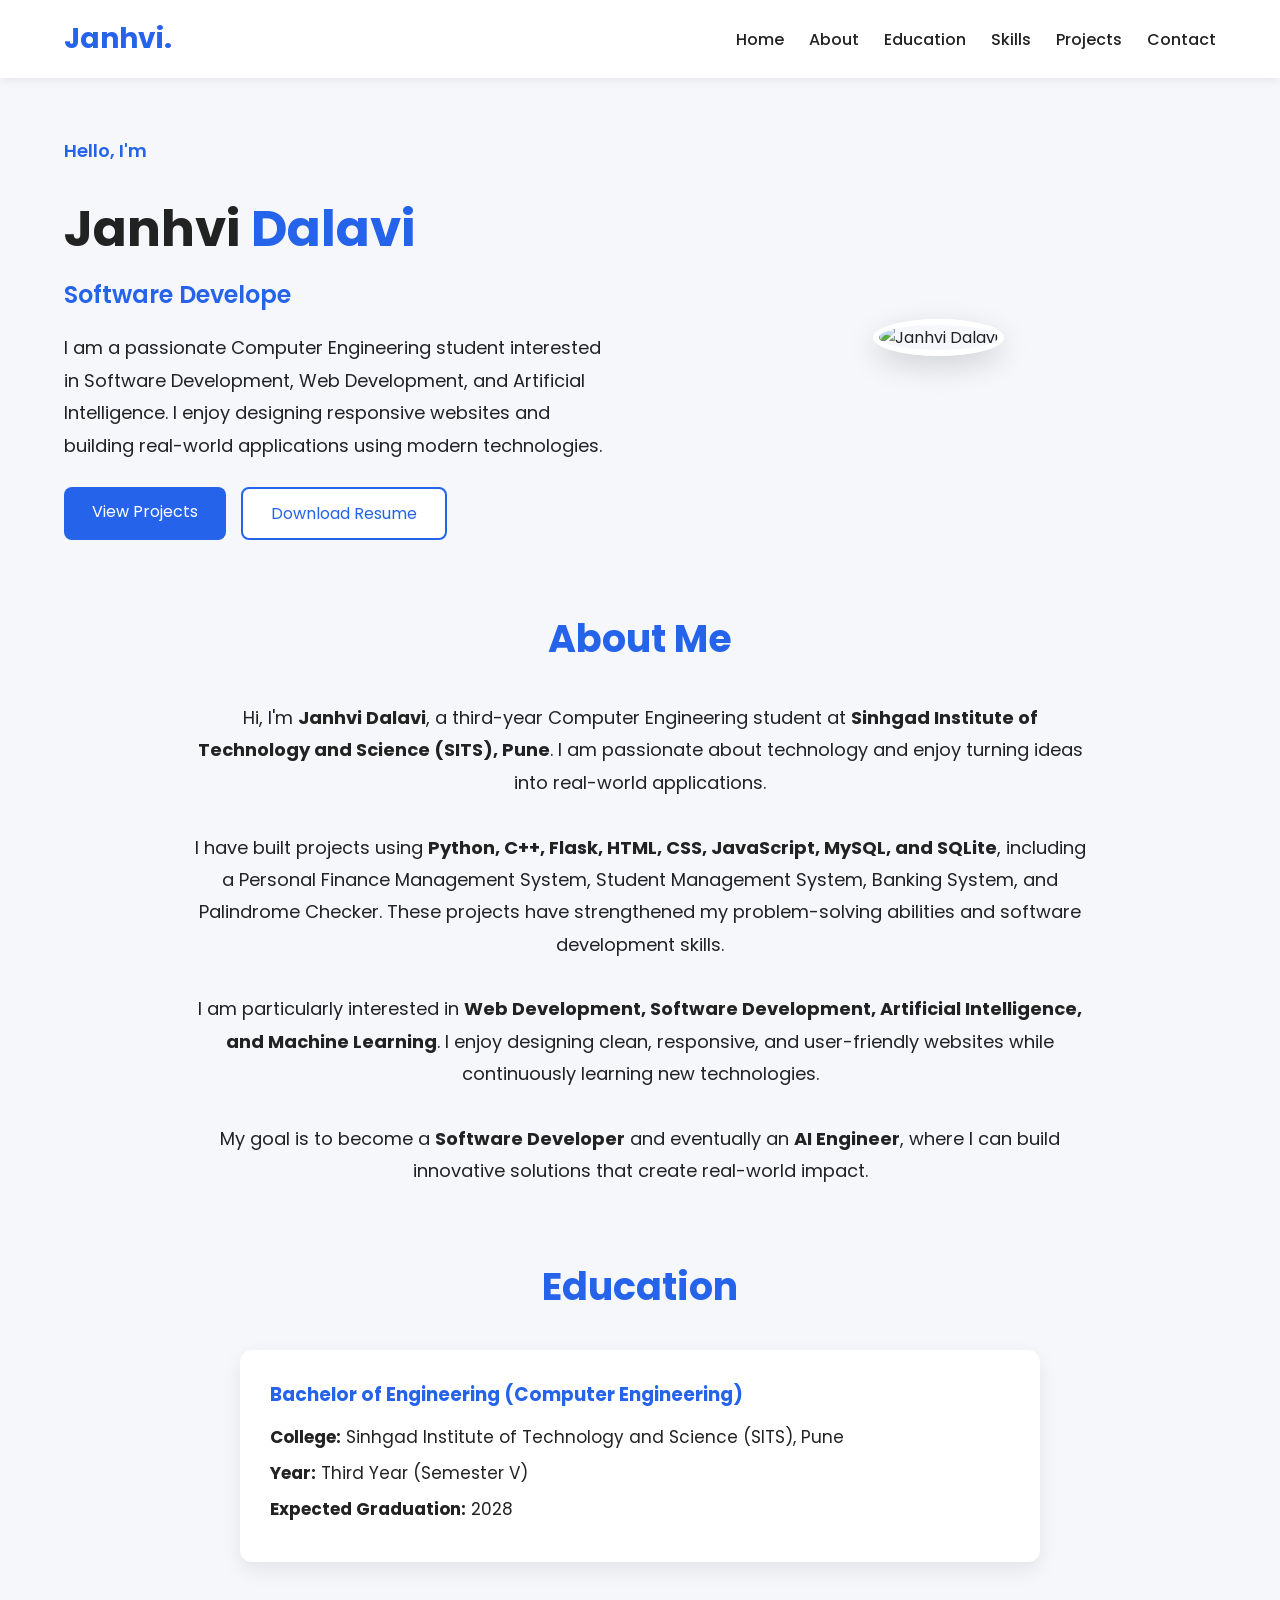
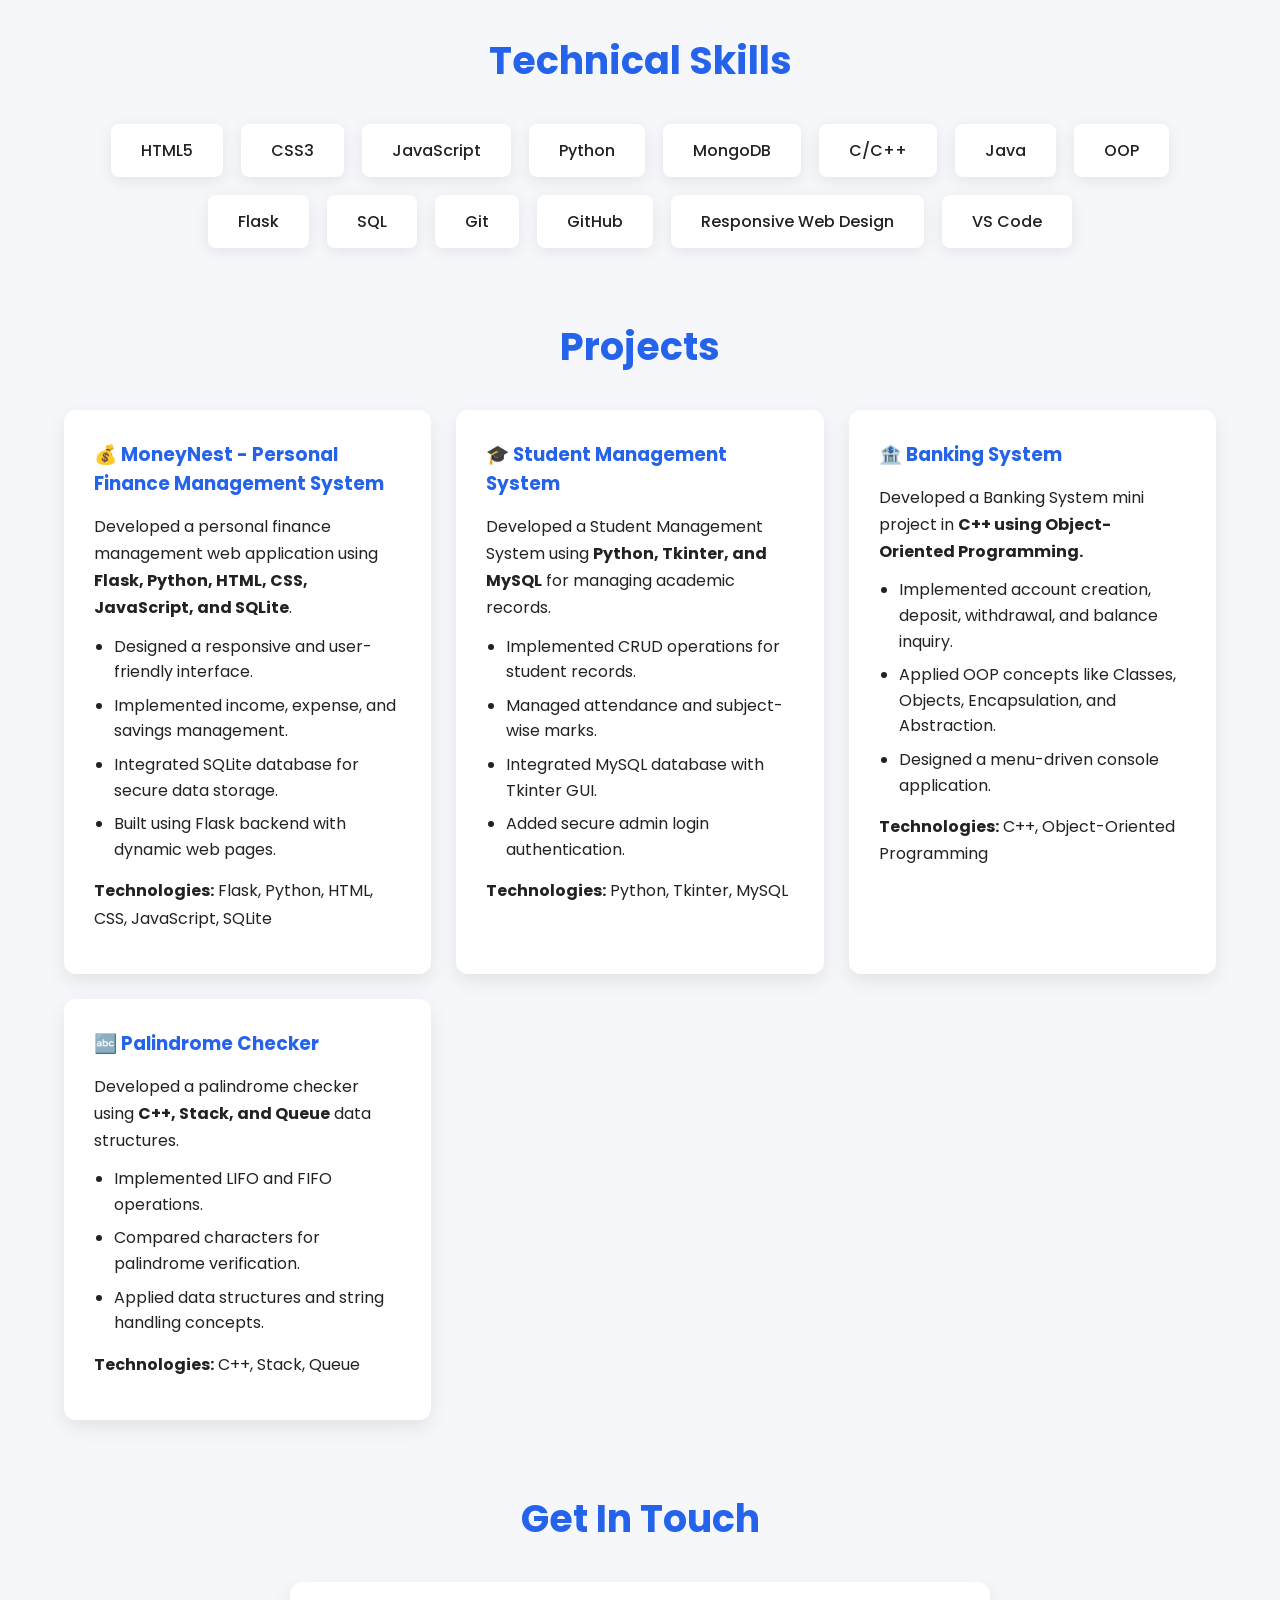
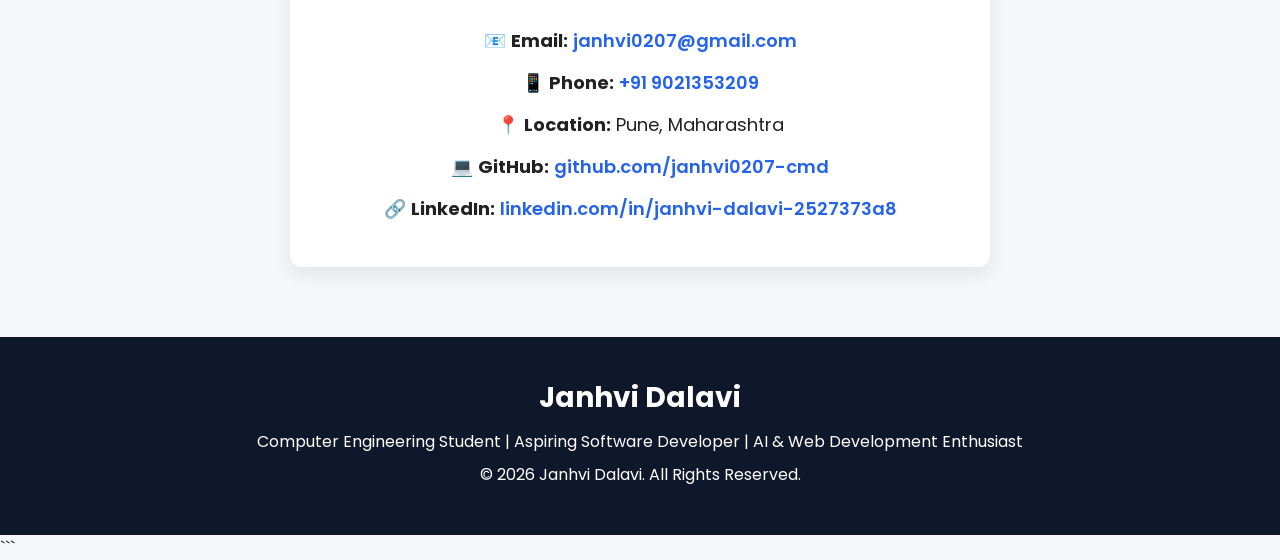
==== index.html @ 9d079d8a "Move index.html to root for GitHub Pages" ====
<!DOCTYPE html>

<html lang="en">

<head>
    <meta charset="UTF-8">
    <meta name="viewport" content="width=device-width, initial-scale=1.0">

```
<title>Janhvi Dalavi | Portfolio</title>

<!-- CSS -->
<link rel="stylesheet" href="style/style.css">

<!-- Google Font -->
<link rel="preconnect" href="https://fonts.googleapis.com">
<link rel="preconnect" href="https://fonts.gstatic.com" crossorigin>

<link href="https://fonts.googleapis.com/css2?family=Poppins:wght@300;400;500;600;700&display=swap"
    rel="stylesheet">
```

</head>

<body>

```
<!-- Header -->
<header>
    <nav>
        <h2 class="logo">Janhvi.</h2>

        <ul>
            <li><a href="#home">Home</a></li>
            <li><a href="#about">About</a></li>
            <li><a href="#education">Education</a></li>
            <li><a href="#skills">Skills</a></li>
            <li><a href="#projects">Projects</a></li>
            <li><a href="#contact">Contact</a></li>
        </ul>
    </nav>
</header>


<!-- Hero Section -->
<section id="home" class="hero">

    <div class="hero-text">

        <p class="intro">Hello, I'm</p>

        <h1>Janhvi <span>Dalavi</span></h1>

        <h2><span id="typing"></span></h2>

        <p>
            I am a passionate Computer Engineering student interested in Software Development,
            Web Development, and Artificial Intelligence. I enjoy designing responsive websites
            and building real-world applications using modern technologies.
        </p>

        <div class="hero-buttons">

            <a href="#projects" class="btn">View Projects</a>

            <a href="resume/Janhvi_Resume.pdf"
               class="btn btn-outline"
               target="_blank">
                Download Resume
            </a>

        </div>

    </div>


    <div class="hero-image">
        <img src="https://excelyourhealth.org/wp-content/uploads/2023/05/1354898.png"
             alt="Janhvi Dalavi">
    </div>

</section>


<!-- About -->
<section id="about">

    <h2 class="section-title">About Me</h2>

    <div class="about-text">

        <p>
            Hi, I'm <strong>Janhvi Dalavi</strong>, a third-year Computer Engineering
            student at <strong>Sinhgad Institute of Technology and Science (SITS), Pune</strong>.
            I am passionate about technology and enjoy turning ideas into real-world applications.
        </p>

        <br>

        <p>
            I have built projects using <strong>Python, C++, Flask, HTML, CSS,
            JavaScript, MySQL, and SQLite</strong>, including a Personal Finance Management
            System, Student Management System, Banking System, and Palindrome Checker.
            These projects have strengthened my problem-solving abilities and software
            development skills.
        </p>

        <br>

        <p>
            I am particularly interested in <strong>Web Development, Software Development,
            Artificial Intelligence, and Machine Learning</strong>. I enjoy designing clean,
            responsive, and user-friendly websites while continuously learning new technologies.
        </p>

        <br>

        <p>
            My goal is to become a <strong>Software Developer</strong> and eventually
            an <strong>AI Engineer</strong>, where I can build innovative solutions that
            create real-world impact.
        </p>

    </div>

</section>


<!-- Education -->
<section id="education">

    <h2 class="section-title">Education</h2>

    <div class="education-card">

        <h3>Bachelor of Engineering (Computer Engineering)</h3>

        <p>
            <strong>College:</strong>
            Sinhgad Institute of Technology and Science (SITS), Pune
        </p>

        <p>
            <strong>Year:</strong>
            Third Year (Semester V)
        </p>

        <p>
            <strong>Expected Graduation:</strong>
            2028
        </p>

    </div>

</section>


<!-- Skills -->
<section id="skills">

    <h2 class="section-title">Technical Skills</h2>

    <div class="skills">

        <div class="skill">HTML5</div>
        <div class="skill">CSS3</div>
        <div class="skill">JavaScript</div>
        <div class="skill">Python</div>
        <div class="skill">MongoDB</div>
        <div class="skill">C/C++</div>
        <div class="skill">Java</div>
        <div class="skill">OOP</div>
        <div class="skill">Flask</div>
        <div class="skill">SQL</div>
        <div class="skill">Git</div>
        <div class="skill">GitHub</div>
        <div class="skill">Responsive Web Design</div>
        <div class="skill">VS Code</div>

    </div>

</section>


<!-- Projects -->
<section id="projects">

    <h2 class="section-title">Projects</h2>

    <div class="project-container">

        <!-- Project 1 -->
        <div class="project-card">

            <h3>💰 MoneyNest - Personal Finance Management System</h3>

            <p>
                Developed a personal finance management web application using
                <strong>Flask, Python, HTML, CSS, JavaScript, and SQLite</strong>.
            </p>

            <ul>
                <li>Designed a responsive and user-friendly interface.</li>
                <li>Implemented income, expense, and savings management.</li>
                <li>Integrated SQLite database for secure data storage.</li>
                <li>Built using Flask backend with dynamic web pages.</li>
            </ul>

            <p>
                <strong>Technologies:</strong>
                Flask, Python, HTML, CSS, JavaScript, SQLite
            </p>

        </div>


        <!-- Project 2 -->
        <div class="project-card">

            <h3>🎓 Student Management System</h3>

            <p>
                Developed a Student Management System using
                <strong>Python, Tkinter, and MySQL</strong> for managing academic records.
            </p>

            <ul>
                <li>Implemented CRUD operations for student records.</li>
                <li>Managed attendance and subject-wise marks.</li>
                <li>Integrated MySQL database with Tkinter GUI.</li>
                <li>Added secure admin login authentication.</li>
            </ul>

            <p>
                <strong>Technologies:</strong>
                Python, Tkinter, MySQL
            </p>

        </div>


        <!-- Project 3 -->
        <div class="project-card">

            <h3>🏦 Banking System</h3>

            <p>
                Developed a Banking System mini project in
                <strong>C++ using Object-Oriented Programming.</strong>
            </p>

            <ul>
                <li>Implemented account creation, deposit, withdrawal, and balance inquiry.</li>
                <li>Applied OOP concepts like Classes, Objects, Encapsulation, and Abstraction.</li>
                <li>Designed a menu-driven console application.</li>
            </ul>

            <p>
                <strong>Technologies:</strong>
                C++, Object-Oriented Programming
            </p>

        </div>


        <!-- Project 4 -->
        <div class="project-card">

            <h3>🔤 Palindrome Checker</h3>

            <p>
                Developed a palindrome checker using
                <strong>C++, Stack, and Queue</strong> data structures.
            </p>

            <ul>
                <li>Implemented LIFO and FIFO operations.</li>
                <li>Compared characters for palindrome verification.</li>
                <li>Applied data structures and string handling concepts.</li>
            </ul>

            <p>
                <strong>Technologies:</strong>
                C++, Stack, Queue
            </p>

        </div>

    </div>

</section>


<!-- Contact -->
<section id="contact">

    <h2 class="section-title">Get In Touch</h2>

    <div class="contact-card">

        <p>
            📧 <strong>Email:</strong>
            <a href="mailto:janhvi0207@gmail.com">
                janhvi0207@gmail.com
            </a>
        </p>

        <p>
            📱 <strong>Phone:</strong>
            <a href="tel:+919021353209">
                +91 9021353209
            </a>
        </p>

        <p>
            📍 <strong>Location:</strong>
            Pune, Maharashtra
        </p>

        <p>
            💻 <strong>GitHub:</strong>
            <a href="https://github.com/janhvi0207-cmd"
               target="_blank">
                github.com/janhvi0207-cmd
            </a>
        </p>

        <p>
            🔗 <strong>LinkedIn:</strong>
            <a href="https://www.linkedin.com/in/janhvi-dalavi-2527373a8/"
               target="_blank">
                linkedin.com/in/janhvi-dalavi-2527373a8
            </a>
        </p>

    </div>

</section>


<!-- Footer -->
<footer>

    <h3>Janhvi Dalavi</h3>

    <p>
        Computer Engineering Student |
        Aspiring Software Developer |
        AI & Web Development Enthusiast
    </p>

    <p>© 2026 Janhvi Dalavi. All Rights Reserved.</p>

</footer>


<!-- JavaScript -->
<script src="script/script.js"></script>
```

</body>
</html>
---- style/style.css ----
*{
    margin:0;
    padding:0;
    box-sizing:border-box;
    font-family:'Poppins',sans-serif;
}

html{
    scroll-behavior:smooth;
}

body{
    background:#f5f7fb;
    color:#222;
    opacity:0;
    transition:opacity .8s ease;
}

/* ==========================
   HEADER
========================== */

header{
    width:100%;
    background:#fff;
    position:fixed;
    top:0;
    left:0;
    box-shadow:0 2px 10px rgba(0,0,0,.08);
    z-index:1000;
}

nav{
    width:90%;
    max-width:1200px;
    margin:auto;
    display:flex;
    justify-content:space-between;
    align-items:center;
    padding:18px 0;
}

.logo{
    color:#2563eb;
    font-size:28px;
    font-weight:700;
}

nav ul{
    display:flex;
    list-style:none;
}

nav ul li{
    margin-left:25px;
}

nav ul li a{
    text-decoration:none;
    color:#222;
    font-weight:500;
    transition:.3s;
}

nav ul li a:hover{
    color:#2563eb;
}

/* ==========================
   HERO
========================== */

.hero{
    width:90%;
    max-width:1200px;
    margin:110px auto 70px;
    display:flex;
    align-items:center;
    justify-content:space-between;
    gap:40px;
}

.hero-text{
    flex:1;
}

.intro{
    color:#2563eb;
    font-weight:600;
    margin-bottom:10px;
}

.hero-text h1{
    font-size:50px;
    margin-bottom:10px;
}

.hero-text h1 span{
    color:#2563eb;
}

.hero-text h2{
    color:#555;
    margin-bottom:20px;
}

.hero-text p{
    font-size:18px;
    line-height:1.8;
    margin-bottom:25px;
}

#typing{
    color:#2563eb;
    font-weight:600;
}

.hero-buttons{
    display:flex;
    gap:15px;
    margin-top:25px;
}

.btn{
    display:inline-block;
    padding:12px 28px;
    background:#2563eb;
    color:#fff;
    text-decoration:none;
    border-radius:8px;
    transition:.3s;
}

.btn:hover{
    background:#1d4ed8;
}

.btn-outline{
    background:#fff;
    color:#2563eb;
    border:2px solid #2563eb;
}

.btn-outline:hover{
    background:#2563eb;
    color:#fff;
}

.hero-image{
    flex:1;
    text-align:center;
}

.hero-image img{
    width:320px;
    height:320px;
    object-fit:cover;
    border-radius:50%;
    border:6px solid #fff;
    box-shadow:0 10px 30px rgba(0,0,0,.15);
    transition:.4s;
}

.hero-image img:hover{
    transform:scale(1.05);
}

/* ==========================
   SECTIONS
========================== */

section{
    width:90%;
    max-width:1200px;
    margin:70px auto;
}

.section-title{
    text-align:center;
    font-size:38px;
    color:#2563eb;
    margin-bottom:35px;
}

.about-text{
    max-width:900px;
    margin:auto;
    text-align:center;
    font-size:18px;
    line-height:1.8;
}

/* ==========================
   SKILLS
========================== */

.skills{
    display:flex;
    justify-content:center;
    flex-wrap:wrap;
    gap:18px;
}

.skill{
    background:#fff;
    padding:14px 30px;
    border-radius:8px;
    box-shadow:0 4px 15px rgba(0,0,0,.08);
    transition:.3s;
    font-weight:500;
}

.skill:hover{
    transform:translateY(-5px);
}

/* ==========================
   PROJECTS
========================== */

.project-container{
    display:grid;
    grid-template-columns:repeat(auto-fit,minmax(320px,1fr));
    gap:25px;
}

.project-card{
    background:#fff;
    padding:30px;
    border-radius:12px;
    box-shadow:0 8px 20px rgba(0,0,0,.08);
    transition:.3s;
}

.project-card:hover{
    transform:translateY(-8px);
}

.project-card h3{
    color:#2563eb;
    margin-bottom:15px;
}

.project-card p{
    margin-bottom:12px;
    line-height:1.7;
}

.project-card ul{
    padding-left:20px;
    margin-bottom:15px;
}

.project-card li{
    margin-bottom:8px;
    line-height:1.6;
}

/* ==========================
   EDUCATION
========================== */

.education-card{
    max-width:800px;
    margin:auto;
    background:#fff;
    padding:30px;
    border-radius:12px;
    box-shadow:0 8px 20px rgba(0,0,0,.08);
}

.education-card h3{
    color:#2563eb;
    margin-bottom:15px;
}

.education-card p{
    margin:10px 0;
    font-size:17px;
}

/* ==========================
   CONTACT
========================== */

#contact{
    text-align:center;
}

.contact-card{
    max-width:700px;
    margin:auto;
    background:#fff;
    padding:30px;
    border-radius:12px;
    box-shadow:0 8px 20px rgba(0,0,0,.08);
}

.contact-card p{
    margin:15px 0;
    font-size:18px;
}

.contact-card a{
    color:#2563eb;
    text-decoration:none;
    font-weight:600;
}

.contact-card a:hover{
    text-decoration:underline;
}

/* ==========================
   FOOTER
========================== */

footer{
    background:#0f172a;
    color:#fff;
    text-align:center;
    padding:40px 20px;
    margin-top:60px;
}

footer h3{
    font-size:28px;
    margin-bottom:10px;
}

footer p{
    margin:8px 0;
}

/* ==========================
   RESPONSIVE
========================== */

@media (max-width:768px){

    nav{
        flex-direction:column;
    }

    nav ul{
        margin-top:15px;
        flex-wrap:wrap;
        justify-content:center;
    }

    .hero{
        flex-direction:column-reverse;
        text-align:center;
    }

    .hero-text h1{
        font-size:38px;
    }

    .hero-image img{
        width:250px;
        height:250px;
    }

    .hero-buttons{
        justify-content:center;
        flex-wrap:wrap;
    }

    .section-title{
        font-size:30px;
    }

    .project-container{
        grid-template-columns:1fr;
    }
}
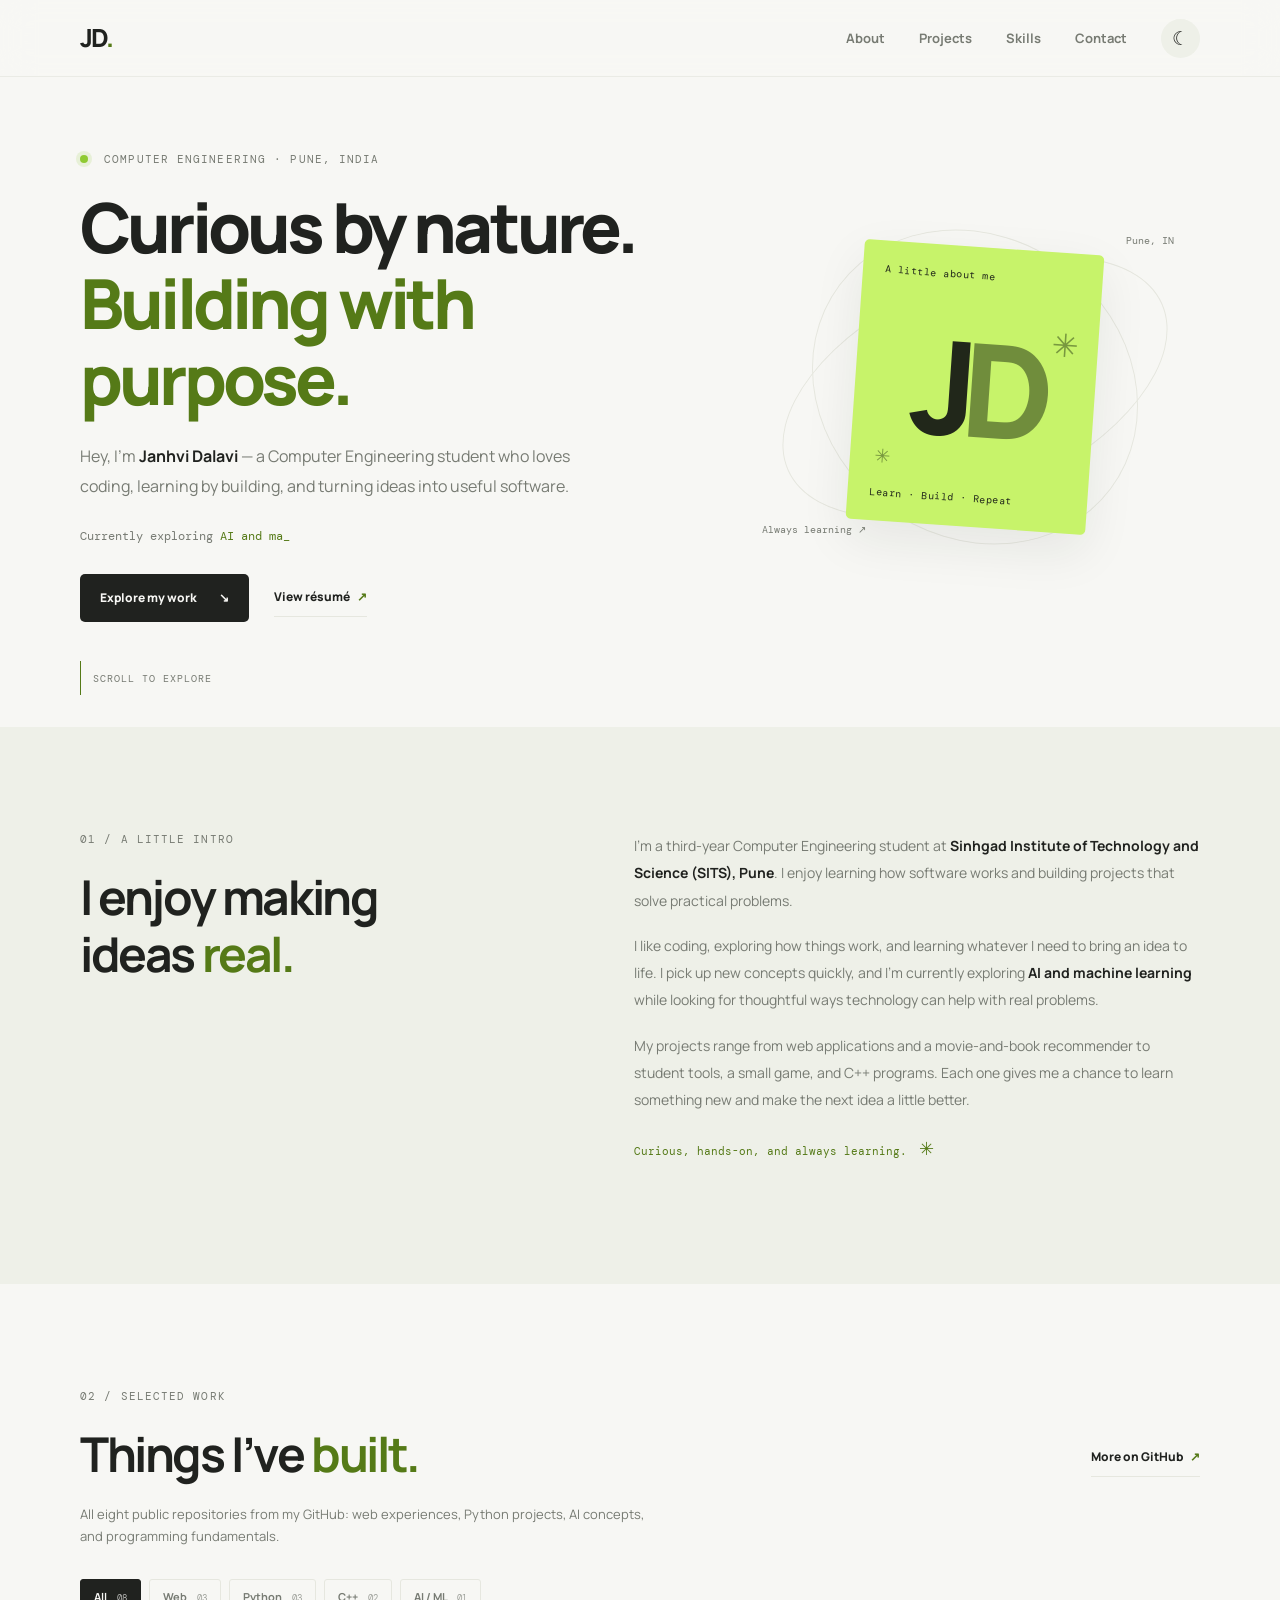
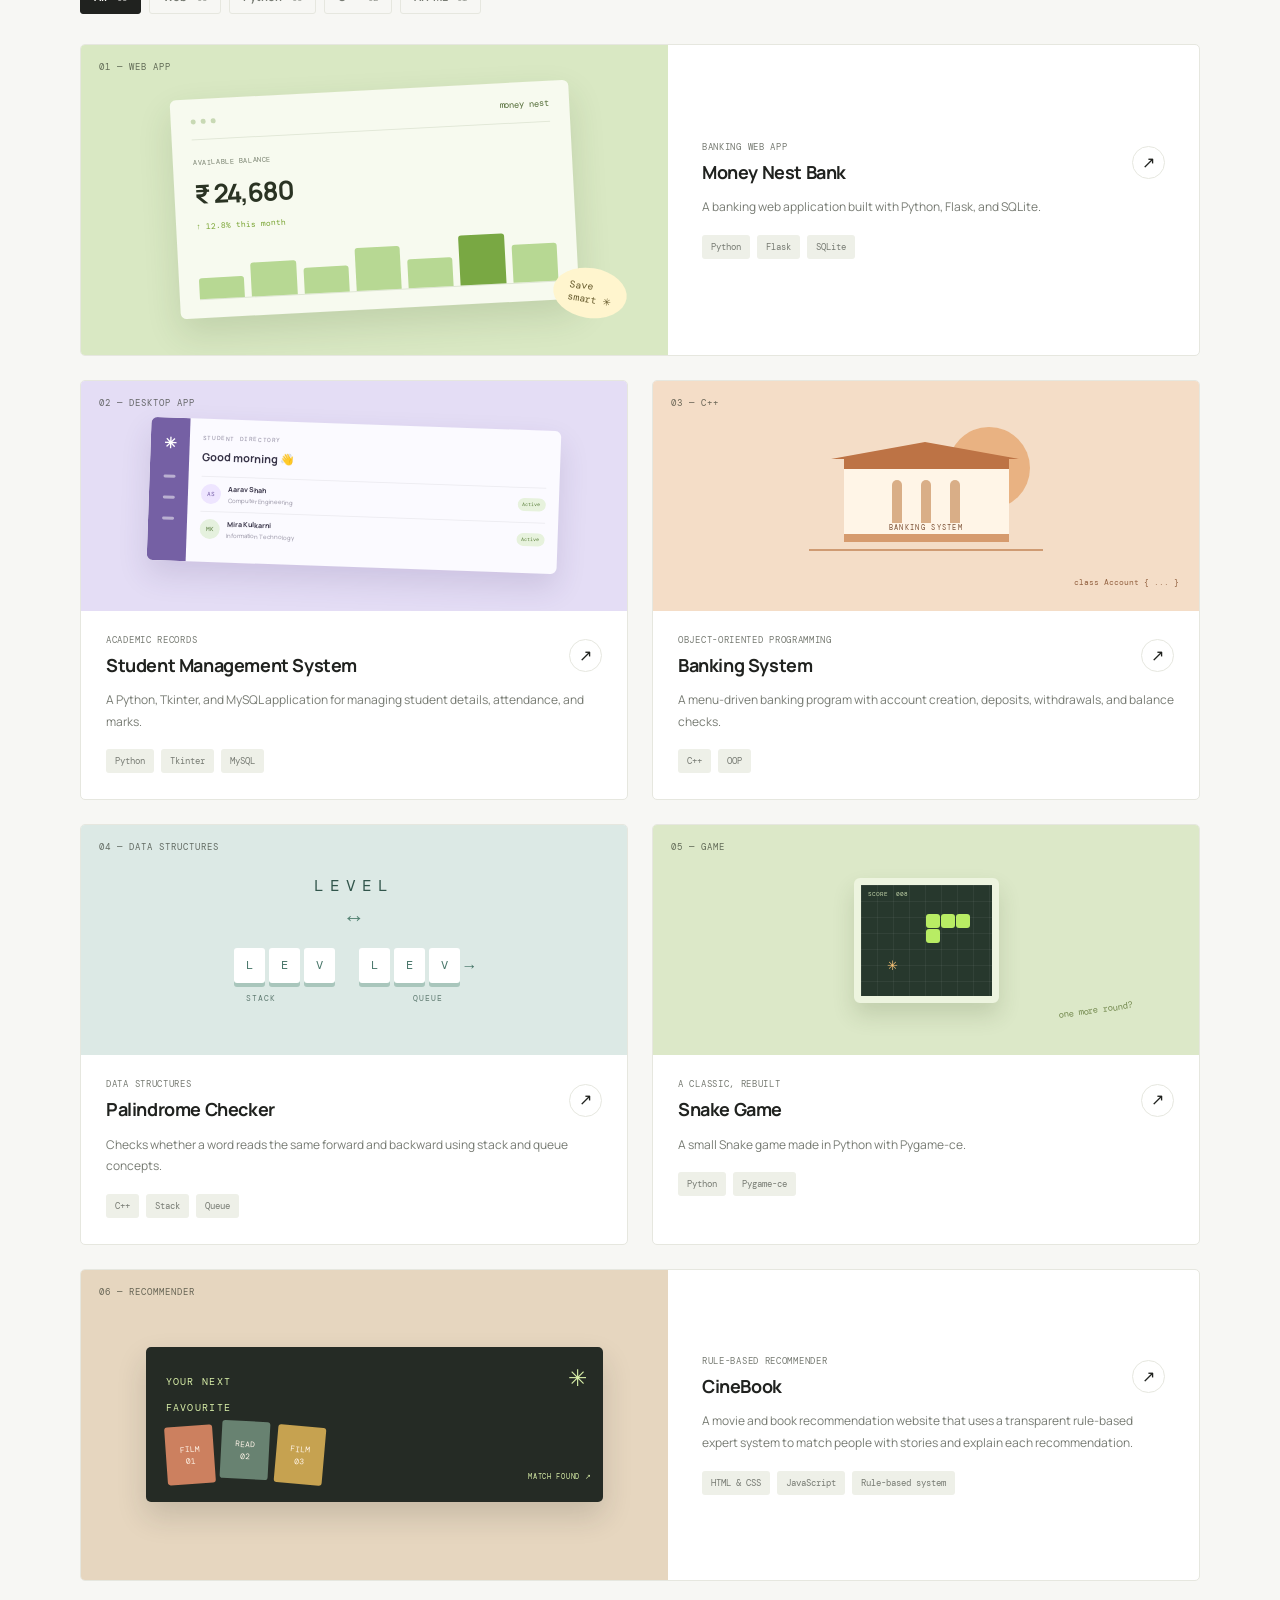
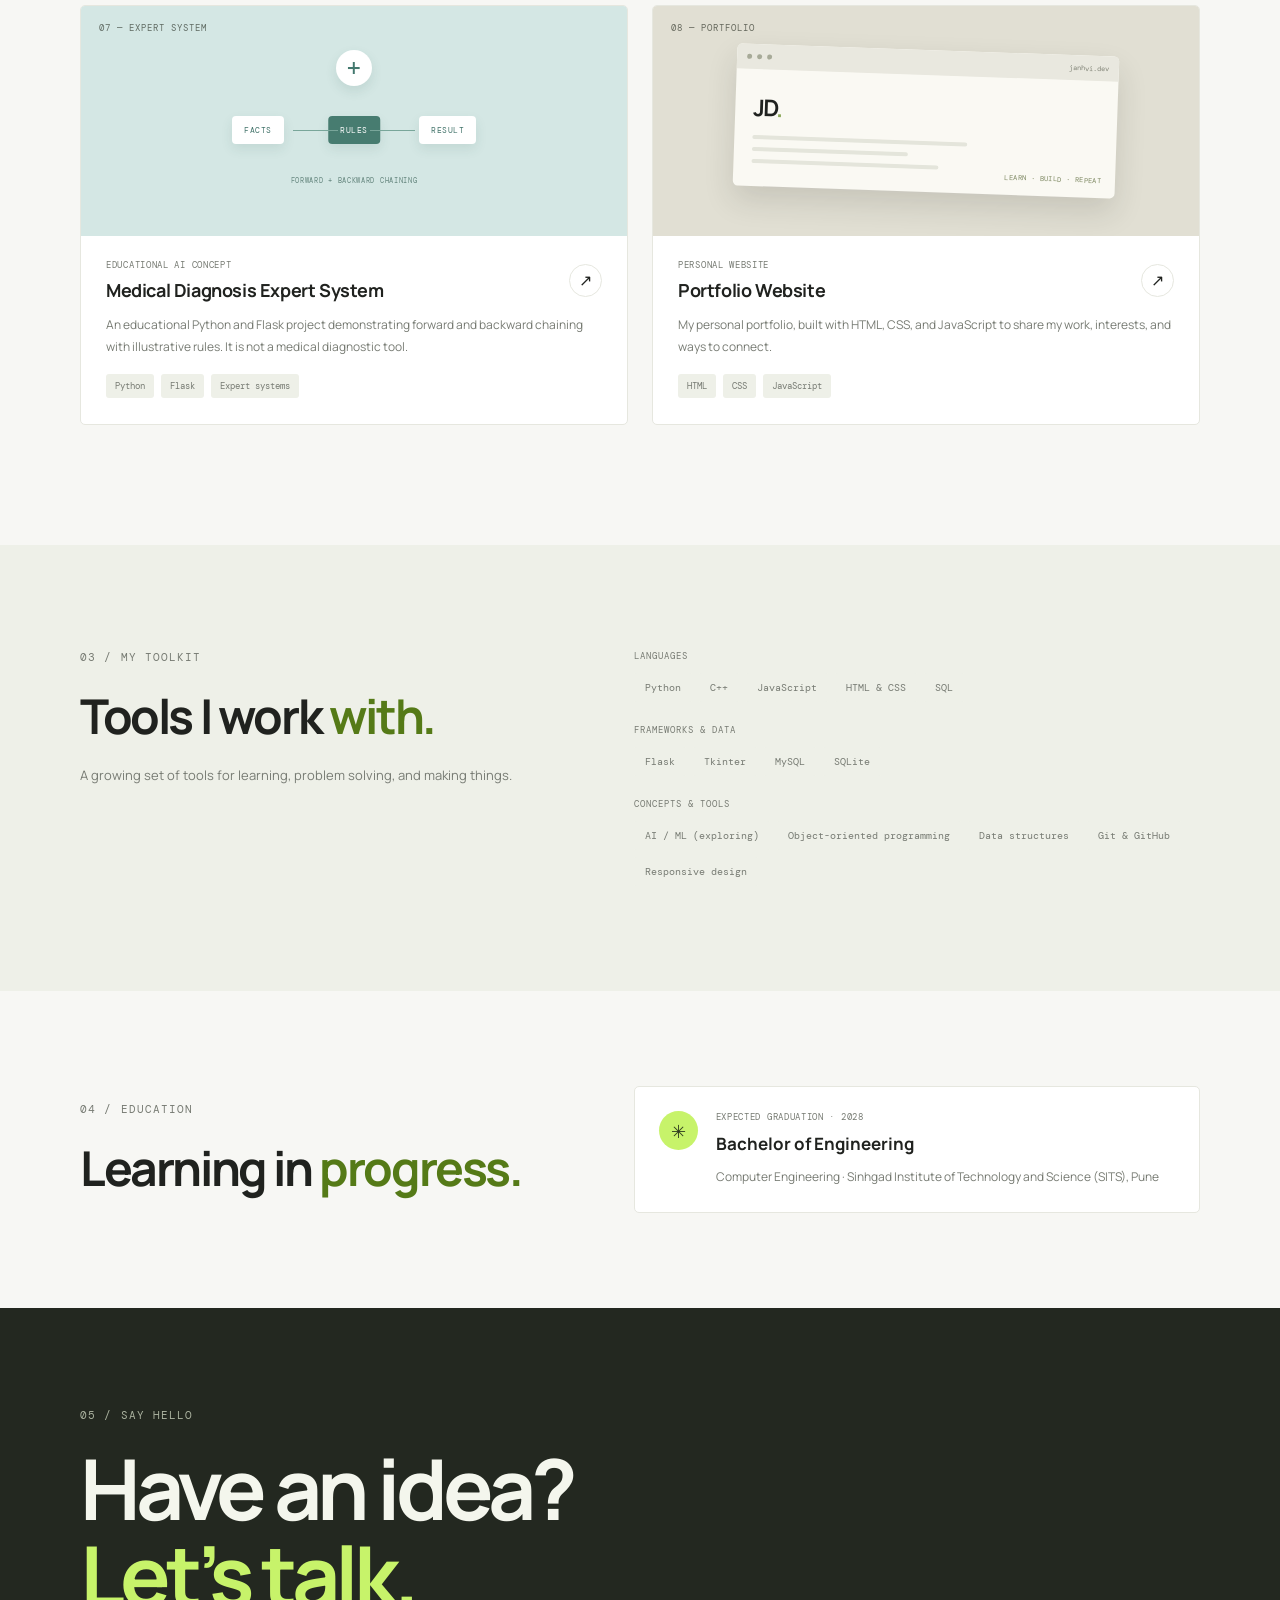
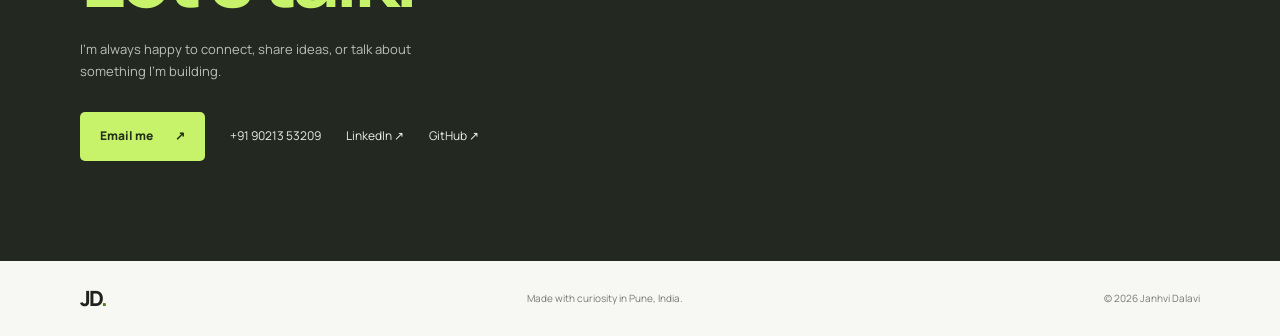
==== commit 1812952b: "Revamp interactive portfolio" ====
--- a/index.html
+++ b/index.html
@@ -1,362 +1,110 @@
-<!DOCTYPE html>
+<!doctype html>
+<html lang="en">
+<head>
+  <meta charset="utf-8">
+  <meta name="viewport" content="width=device-width, initial-scale=1">
+  <meta name="theme-color" content="#f7f7f4">
+  <meta name="description" content="Janhvi Dalavi is a Computer Engineering student who enjoys building useful software and thoughtful web experiences.">
+  <title>Janhvi Dalavi — Computer Engineering Student</title>
+  <link rel="preconnect" href="https://fonts.googleapis.com">
+  <link rel="preconnect" href="https://fonts.gstatic.com" crossorigin>
+  <link href="https://fonts.googleapis.com/css2?family=DM+Mono:wght@400;500&family=Manrope:wght@400;500;600;700;800&display=swap" rel="stylesheet">
+  <link rel="stylesheet" href="style/style.css">
+  <script>document.documentElement.classList.add('js');</script>
+</head>
+<body>
+  <a class="skip-link" href="#main">Skip to content</a>
+  <header class="site-header">
+    <nav class="nav wrap" aria-label="Main navigation">
+      <a class="wordmark" href="#home" aria-label="Janhvi Dalavi, home">JD<span>.</span></a>
+      <button class="menu-toggle" type="button" aria-expanded="false" aria-controls="nav-links" aria-label="Open navigation"><span></span><span></span></button>
+      <div class="nav-links" id="nav-links">
+        <a href="#about">About</a><a href="#projects">Projects</a><a href="#skills">Skills</a><a href="#contact">Contact</a>
+        <button class="theme-toggle" type="button" aria-label="Switch color theme" title="Switch color theme"><span class="theme-icon" aria-hidden="true">☾</span></button>
+      </div>
+    </nav>
+  </header>
 
-<html lang="en">
+  <main id="main">
+    <section class="hero wrap" id="home">
+      <div class="hero-copy reveal">
+        <p class="eyebrow"><span class="status-dot"></span> COMPUTER ENGINEERING · PUNE, INDIA</p>
+        <h1>Curious by nature.<br><span class="accent">Building with purpose.</span></h1>
+        <p class="hero-intro">Hey, I’m <strong>Janhvi Dalavi</strong> — a Computer Engineering student who loves coding, learning by building, and turning ideas into useful software.</p>
+        <p class="role-line"><span class="role-prefix">Currently exploring</span> <span id="typing" aria-live="polite">AI and machine learning</span><span class="cursor" aria-hidden="true">_</span></p>
+        <div class="hero-actions"><a class="button button-primary" href="#projects">Explore my work <span aria-hidden="true">↘</span></a><a class="text-link" href="resume/Janhvi_Resume.pdf" target="_blank" rel="noopener">View résumé <span aria-hidden="true">↗</span></a></div>
+      </div>
+      <div class="hero-art reveal" aria-label="Decorative abstract illustration">
+        <div class="art-orbit orbit-one"></div><div class="art-orbit orbit-two"></div>
+        <div class="art-card"><span class="art-kicker">A little about me</span><span class="art-monogram">J<span>D</span></span><span class="art-caption">Learn · Build · Repeat</span><span class="art-spark spark-one">✳</span><span class="art-spark spark-two">✳</span></div>
+        <span class="art-note note-one">Pune, IN</span><span class="art-note note-two">Always learning ↗</span>
+      </div>
+      <a class="scroll-hint" href="#about"><span class="scroll-line"></span> SCROLL TO EXPLORE</a>
+    </section>
 
-<head>
-    <meta charset="UTF-8">
-    <meta name="viewport" content="width=device-width, initial-scale=1.0">
+    <section class="section about-section" id="about">
+      <div class="wrap section-grid reveal">
+        <div><p class="eyebrow">01 / A LITTLE INTRO</p><h2 class="section-heading">I enjoy making<br>ideas <span class="accent">real.</span></h2></div>
+        <div class="about-copy"><p>I’m a third-year Computer Engineering student at <strong>Sinhgad Institute of Technology and Science (SITS), Pune</strong>. I enjoy learning how software works and building projects that solve practical problems.</p><p>I like coding, exploring how things work, and learning whatever I need to bring an idea to life. I pick up new concepts quickly, and I’m currently exploring <strong>AI and machine learning</strong> while looking for thoughtful ways technology can help with real problems.</p><p>My projects range from web applications and a movie-and-book recommender to student tools, a small game, and C++ programs. Each one gives me a chance to learn something new and make the next idea a little better.</p><p class="about-signoff">Curious, hands-on, and always learning. <span aria-hidden="true">✳</span></p></div>
+      </div>
+    </section>
 
-```
-<title>Janhvi Dalavi | Portfolio</title>
+    <section class="section projects-section" id="projects">
+      <div class="wrap">
+        <div class="section-top reveal"><div><p class="eyebrow">02 / SELECTED WORK</p><h2 class="section-heading">Things I’ve <span class="accent">built.</span></h2></div><a class="text-link github-link" href="https://github.com/janhvi0207-cmd" target="_blank" rel="noopener">More on GitHub <span aria-hidden="true">↗</span></a></div>
+        <p class="section-lede reveal">All eight public repositories from my GitHub: web experiences, Python projects, AI concepts, and programming fundamentals.</p>
+        <div class="filters reveal" role="group" aria-label="Filter projects">
+          <button class="filter-button is-active" type="button" data-filter="all" aria-pressed="true">All <span>08</span></button>
+          <button class="filter-button" type="button" data-filter="web" aria-pressed="false">Web <span>03</span></button>
+          <button class="filter-button" type="button" data-filter="python" aria-pressed="false">Python <span>03</span></button>
+          <button class="filter-button" type="button" data-filter="cpp" aria-pressed="false">C++ <span>02</span></button>
+          <button class="filter-button" type="button" data-filter="ai" aria-pressed="false">AI / ML <span>01</span></button>
+        </div>
+        <div class="project-grid">
+          <article class="project-card project-feature reveal" data-category="web">
+            <div class="project-visual visual-finance"><span class="visual-label">01 — WEB APP</span><div class="finance-ui"><div class="ui-top"><i></i><i></i><i></i><b>money nest</b></div><div class="ui-balance"><small>AVAILABLE BALANCE</small><strong>₹ 24,680</strong><span>↑ 12.8% this month</span></div><div class="ui-bars"><i></i><i></i><i></i><i></i><i></i><i></i><i></i></div></div><span class="visual-sticker">Save<br>smart ✳</span></div>
+            <div class="project-info"><div class="project-heading"><div><p class="project-type">BANKING WEB APP</p><h3>Money Nest Bank</h3></div><a class="project-arrow" href="https://github.com/janhvi0207-cmd/Money-Nest-Bank" target="_blank" rel="noopener" aria-label="View Money Nest Bank repository on GitHub">↗</a></div><p>A banking web application built with Python, Flask, and SQLite.</p><div class="tag-list"><span>Python</span><span>Flask</span><span>SQLite</span></div></div>
+          </article>
+          <article class="project-card reveal" data-category="python">
+            <div class="project-visual visual-students"><span class="visual-label">02 — DESKTOP APP</span><div class="student-ui"><div class="student-side"><b>✳</b><i></i><i></i><i></i></div><div class="student-main"><small>STUDENT DIRECTORY</small><strong>Good morning 👋</strong><div class="student-row"><span class="avatar">AS</span><span><b>Aarav Shah</b><small>Computer Engineering</small></span><span class="row-pill">Active</span></div><div class="student-row"><span class="avatar avatar-two">MK</span><span><b>Mira Kulkarni</b><small>Information Technology</small></span><span class="row-pill">Active</span></div></div></div></div>
+            <div class="project-info"><div class="project-heading"><div><p class="project-type">ACADEMIC RECORDS</p><h3>Student Management System</h3></div><a class="project-arrow" href="https://github.com/janhvi0207-cmd/Student-Management-System" target="_blank" rel="noopener" aria-label="View Student Management System repository on GitHub">↗</a></div><p>A Python, Tkinter, and MySQL application for managing student details, attendance, and marks.</p><div class="tag-list"><span>Python</span><span>Tkinter</span><span>MySQL</span></div></div>
+          </article>
+          <article class="project-card reveal" data-category="cpp">
+            <div class="project-visual visual-bank"><span class="visual-label">03 — C++</span><div class="bank-illustration"><span class="bank-sun"></span><span class="bank-building"><i></i><i></i><i></i></span><span class="bank-ground"></span><span class="bank-text">BANKING SYSTEM</span></div><span class="bank-code">class Account { ... }</span></div>
+            <div class="project-info"><div class="project-heading"><div><p class="project-type">OBJECT-ORIENTED PROGRAMMING</p><h3>Banking System</h3></div><a class="project-arrow" href="https://github.com/janhvi0207-cmd/banking_system_project" target="_blank" rel="noopener" aria-label="View Banking System repository on GitHub">↗</a></div><p>A menu-driven banking program with account creation, deposits, withdrawals, and balance checks.</p><div class="tag-list"><span>C++</span><span>OOP</span></div></div>
+          </article>
+          <article class="project-card reveal" data-category="cpp">
+            <div class="project-visual visual-palindrome"><span class="visual-label">04 — DATA STRUCTURES</span><div class="palindrome-art"><span class="pal-word">LEVEL</span><span class="pal-arrows">↔</span><div class="stack-box"><i>L</i><i>E</i><i>V</i></div><div class="queue-box"><i>L</i><i>E</i><i>V</i><b>→</b></div><span class="stack-label">STACK</span><span class="queue-label">QUEUE</span></div></div>
+            <div class="project-info"><div class="project-heading"><div><p class="project-type">DATA STRUCTURES</p><h3>Palindrome Checker</h3></div><a class="project-arrow" href="https://github.com/janhvi0207-cmd/Palindrome-checker" target="_blank" rel="noopener" aria-label="View Palindrome Checker repository on GitHub">↗</a></div><p>Checks whether a word reads the same forward and backward using stack and queue concepts.</p><div class="tag-list"><span>C++</span><span>Stack</span><span>Queue</span></div></div>
+          </article>
+          <article class="project-card reveal" data-category="python">
+            <div class="project-visual visual-snake"><span class="visual-label">05 — GAME</span><div class="snake-board"><span class="snake-piece p1"></span><span class="snake-piece p2"></span><span class="snake-piece p3"></span><span class="snake-piece p4"></span><span class="snake-food">✳</span><span class="snake-score">SCORE&nbsp; 008</span></div><span class="snake-note">one more round?</span></div>
+            <div class="project-info"><div class="project-heading"><div><p class="project-type">A CLASSIC, REBUILT</p><h3>Snake Game</h3></div><a class="project-arrow" href="https://github.com/janhvi0207-cmd/Snake-Game" target="_blank" rel="noopener" aria-label="View Snake Game repository on GitHub">↗</a></div><p>A small Snake game made in Python with Pygame-ce.</p><div class="tag-list"><span>Python</span><span>Pygame-ce</span></div></div>
+          </article>
+          <article class="project-card project-feature reveal" data-category="web">
+            <div class="project-visual visual-cinebook"><span class="visual-label">06 — RECOMMENDER</span><div class="cinebook-scene"><span class="cine-star">✳</span><span class="cine-label">YOUR NEXT<br>FAVOURITE</span><div class="cine-covers"><i>FILM<br>01</i><i>READ<br>02</i><i>FILM<br>03</i></div><span class="cine-match">MATCH FOUND ↗</span></div></div>
+            <div class="project-info"><div class="project-heading"><div><p class="project-type">RULE-BASED RECOMMENDER</p><h3>CineBook</h3></div><a class="project-arrow" href="https://github.com/janhvi0207-cmd/CineBook" target="_blank" rel="noopener" aria-label="View CineBook repository on GitHub">↗</a></div><p>A movie and book recommendation website that uses a transparent rule-based expert system to match people with stories and explain each recommendation.</p><div class="tag-list"><span>HTML & CSS</span><span>JavaScript</span><span>Rule-based system</span></div></div>
+          </article>
+          <article class="project-card reveal" data-category="python ai">
+            <div class="project-visual visual-medical"><span class="visual-label">07 — EXPERT SYSTEM</span><div class="medical-scene"><span class="medical-cross">+</span><span class="medical-node node-a">FACTS</span><span class="medical-node node-b">RULES</span><span class="medical-node node-c">RESULT</span><span class="medical-path path-a"></span><span class="medical-path path-b"></span><span class="medical-caption">FORWARD + BACKWARD CHAINING</span></div></div>
+            <div class="project-info"><div class="project-heading"><div><p class="project-type">EDUCATIONAL AI CONCEPT</p><h3>Medical Diagnosis Expert System</h3></div><a class="project-arrow" href="https://github.com/janhvi0207-cmd/AI-Medical-Diagnosis-Expert-System" target="_blank" rel="noopener" aria-label="View AI Medical Diagnosis Expert System repository on GitHub">↗</a></div><p>An educational Python and Flask project demonstrating forward and backward chaining with illustrative rules. It is not a medical diagnostic tool.</p><div class="tag-list"><span>Python</span><span>Flask</span><span>Expert systems</span></div></div>
+          </article>
+          <article class="project-card reveal" data-category="web">
+            <div class="project-visual visual-portfolio"><span class="visual-label">08 — PORTFOLIO</span><div class="portfolio-window"><div class="portfolio-window-top"><i></i><i></i><i></i><span>janhvi.dev</span></div><div class="portfolio-window-body"><b>JD<span>.</span></b><i></i><i></i><i></i><em>LEARN · BUILD · REPEAT</em></div></div></div>
+            <div class="project-info"><div class="project-heading"><div><p class="project-type">PERSONAL WEBSITE</p><h3>Portfolio Website</h3></div><a class="project-arrow" href="https://github.com/janhvi0207-cmd/Portfolio" target="_blank" rel="noopener" aria-label="View Portfolio repository on GitHub">↗</a></div><p>My personal portfolio, built with HTML, CSS, and JavaScript to share my work, interests, and ways to connect.</p><div class="tag-list"><span>HTML</span><span>CSS</span><span>JavaScript</span></div></div>
+          </article>
+        </div>
+        <p class="filter-empty" hidden>No projects in this category yet.</p>
+      </div>
+    </section>
 
-<!-- CSS -->
-<link rel="stylesheet" href="style/style.css">
+    <section class="section skills-section" id="skills"><div class="wrap section-grid reveal"><div><p class="eyebrow">03 / MY TOOLKIT</p><h2 class="section-heading">Tools I work <span class="accent">with.</span></h2><p class="section-lede">A growing set of tools for learning, problem solving, and making things.</p></div><div class="skills-content"><div class="skill-group"><h3>LANGUAGES</h3><div class="skill-pills"><span>Python</span><span>C++</span><span>JavaScript</span><span>HTML & CSS</span><span>SQL</span></div></div><div class="skill-group"><h3>FRAMEWORKS & DATA</h3><div class="skill-pills"><span>Flask</span><span>Tkinter</span><span>MySQL</span><span>SQLite</span></div></div><div class="skill-group"><h3>CONCEPTS & TOOLS</h3><div class="skill-pills"><span>AI / ML (exploring)</span><span>Object-oriented programming</span><span>Data structures</span><span>Git & GitHub</span><span>Responsive design</span></div></div></div></div></section>
 
-<!-- Google Font -->
-<link rel="preconnect" href="https://fonts.googleapis.com">
-<link rel="preconnect" href="https://fonts.gstatic.com" crossorigin>
+    <section class="section education-section"><div class="wrap education-row reveal"><div><p class="eyebrow">04 / EDUCATION</p><h2 class="section-heading">Learning in <span class="accent">progress.</span></h2></div><div class="education-card"><span class="education-icon" aria-hidden="true">✳</span><div><p class="project-type">EXPECTED GRADUATION · 2028</p><h3>Bachelor of Engineering</h3><p>Computer Engineering · Sinhgad Institute of Technology and Science (SITS), Pune</p></div></div></div></section>
 
-<link href="https://fonts.googleapis.com/css2?family=Poppins:wght@300;400;500;600;700&display=swap"
-    rel="stylesheet">
-```
-
-</head>
-
-<body>
-
-```
-<!-- Header -->
-<header>
-    <nav>
-        <h2 class="logo">Janhvi.</h2>
-
-        <ul>
-            <li><a href="#home">Home</a></li>
-            <li><a href="#about">About</a></li>
-            <li><a href="#education">Education</a></li>
-            <li><a href="#skills">Skills</a></li>
-            <li><a href="#projects">Projects</a></li>
-            <li><a href="#contact">Contact</a></li>
-        </ul>
-    </nav>
-</header>
-
-
-<!-- Hero Section -->
-<section id="home" class="hero">
-
-    <div class="hero-text">
-
-        <p class="intro">Hello, I'm</p>
-
-        <h1>Janhvi <span>Dalavi</span></h1>
-
-        <h2><span id="typing"></span></h2>
-
-        <p>
-            I am a passionate Computer Engineering student interested in Software Development,
-            Web Development, and Artificial Intelligence. I enjoy designing responsive websites
-            and building real-world applications using modern technologies.
-        </p>
-
-        <div class="hero-buttons">
-
-            <a href="#projects" class="btn">View Projects</a>
-
-            <a href="resume/Janhvi_Resume.pdf"
-               class="btn btn-outline"
-               target="_blank">
-                Download Resume
-            </a>
-
-        </div>
-
-    </div>
-
-
-    <div class="hero-image">
-        <img src="https://excelyourhealth.org/wp-content/uploads/2023/05/1354898.png"
-             alt="Janhvi Dalavi">
-    </div>
-
-</section>
-
-
-<!-- About -->
-<section id="about">
-
-    <h2 class="section-title">About Me</h2>
-
-    <div class="about-text">
-
-        <p>
-            Hi, I'm <strong>Janhvi Dalavi</strong>, a third-year Computer Engineering
-            student at <strong>Sinhgad Institute of Technology and Science (SITS), Pune</strong>.
-            I am passionate about technology and enjoy turning ideas into real-world applications.
-        </p>
-
-        <br>
-
-        <p>
-            I have built projects using <strong>Python, C++, Flask, HTML, CSS,
-            JavaScript, MySQL, and SQLite</strong>, including a Personal Finance Management
-            System, Student Management System, Banking System, and Palindrome Checker.
-            These projects have strengthened my problem-solving abilities and software
-            development skills.
-        </p>
-
-        <br>
-
-        <p>
-            I am particularly interested in <strong>Web Development, Software Development,
-            Artificial Intelligence, and Machine Learning</strong>. I enjoy designing clean,
-            responsive, and user-friendly websites while continuously learning new technologies.
-        </p>
-
-        <br>
-
-        <p>
-            My goal is to become a <strong>Software Developer</strong> and eventually
-            an <strong>AI Engineer</strong>, where I can build innovative solutions that
-            create real-world impact.
-        </p>
-
-    </div>
-
-</section>
-
-
-<!-- Education -->
-<section id="education">
-
-    <h2 class="section-title">Education</h2>
-
-    <div class="education-card">
-
-        <h3>Bachelor of Engineering (Computer Engineering)</h3>
-
-        <p>
-            <strong>College:</strong>
-            Sinhgad Institute of Technology and Science (SITS), Pune
-        </p>
-
-        <p>
-            <strong>Year:</strong>
-            Third Year (Semester V)
-        </p>
-
-        <p>
-            <strong>Expected Graduation:</strong>
-            2028
-        </p>
-
-    </div>
-
-</section>
-
-
-<!-- Skills -->
-<section id="skills">
-
-    <h2 class="section-title">Technical Skills</h2>
-
-    <div class="skills">
-
-        <div class="skill">HTML5</div>
-        <div class="skill">CSS3</div>
-        <div class="skill">JavaScript</div>
-        <div class="skill">Python</div>
-        <div class="skill">MongoDB</div>
-        <div class="skill">C/C++</div>
-        <div class="skill">Java</div>
-        <div class="skill">OOP</div>
-        <div class="skill">Flask</div>
-        <div class="skill">SQL</div>
-        <div class="skill">Git</div>
-        <div class="skill">GitHub</div>
-        <div class="skill">Responsive Web Design</div>
-        <div class="skill">VS Code</div>
-
-    </div>
-
-</section>
-
-
-<!-- Projects -->
-<section id="projects">
-
-    <h2 class="section-title">Projects</h2>
-
-    <div class="project-container">
-
-        <!-- Project 1 -->
-        <div class="project-card">
-
-            <h3>💰 MoneyNest - Personal Finance Management System</h3>
-
-            <p>
-                Developed a personal finance management web application using
-                <strong>Flask, Python, HTML, CSS, JavaScript, and SQLite</strong>.
-            </p>
-
-            <ul>
-                <li>Designed a responsive and user-friendly interface.</li>
-                <li>Implemented income, expense, and savings management.</li>
-                <li>Integrated SQLite database for secure data storage.</li>
-                <li>Built using Flask backend with dynamic web pages.</li>
-            </ul>
-
-            <p>
-                <strong>Technologies:</strong>
-                Flask, Python, HTML, CSS, JavaScript, SQLite
-            </p>
-
-        </div>
-
-
-        <!-- Project 2 -->
-        <div class="project-card">
-
-            <h3>🎓 Student Management System</h3>
-
-            <p>
-                Developed a Student Management System using
-                <strong>Python, Tkinter, and MySQL</strong> for managing academic records.
-            </p>
-
-            <ul>
-                <li>Implemented CRUD operations for student records.</li>
-                <li>Managed attendance and subject-wise marks.</li>
-                <li>Integrated MySQL database with Tkinter GUI.</li>
-                <li>Added secure admin login authentication.</li>
-            </ul>
-
-            <p>
-                <strong>Technologies:</strong>
-                Python, Tkinter, MySQL
-            </p>
-
-        </div>
-
-
-        <!-- Project 3 -->
-        <div class="project-card">
-
-            <h3>🏦 Banking System</h3>
-
-            <p>
-                Developed a Banking System mini project in
-                <strong>C++ using Object-Oriented Programming.</strong>
-            </p>
-
-            <ul>
-                <li>Implemented account creation, deposit, withdrawal, and balance inquiry.</li>
-                <li>Applied OOP concepts like Classes, Objects, Encapsulation, and Abstraction.</li>
-                <li>Designed a menu-driven console application.</li>
-            </ul>
-
-            <p>
-                <strong>Technologies:</strong>
-                C++, Object-Oriented Programming
-            </p>
-
-        </div>
-
-
-        <!-- Project 4 -->
-        <div class="project-card">
-
-            <h3>🔤 Palindrome Checker</h3>
-
-            <p>
-                Developed a palindrome checker using
-                <strong>C++, Stack, and Queue</strong> data structures.
-            </p>
-
-            <ul>
-                <li>Implemented LIFO and FIFO operations.</li>
-                <li>Compared characters for palindrome verification.</li>
-                <li>Applied data structures and string handling concepts.</li>
-            </ul>
-
-            <p>
-                <strong>Technologies:</strong>
-                C++, Stack, Queue
-            </p>
-
-        </div>
-
-    </div>
-
-</section>
-
-
-<!-- Contact -->
-<section id="contact">
-
-    <h2 class="section-title">Get In Touch</h2>
-
-    <div class="contact-card">
-
-        <p>
-            📧 <strong>Email:</strong>
-            <a href="mailto:janhvi0207@gmail.com">
-                janhvi0207@gmail.com
-            </a>
-        </p>
-
-        <p>
-            📱 <strong>Phone:</strong>
-            <a href="tel:+919021353209">
-                +91 9021353209
-            </a>
-        </p>
-
-        <p>
-            📍 <strong>Location:</strong>
-            Pune, Maharashtra
-        </p>
-
-        <p>
-            💻 <strong>GitHub:</strong>
-            <a href="https://github.com/janhvi0207-cmd"
-               target="_blank">
-                github.com/janhvi0207-cmd
-            </a>
-        </p>
-
-        <p>
-            🔗 <strong>LinkedIn:</strong>
-            <a href="https://www.linkedin.com/in/janhvi-dalavi-2527373a8/"
-               target="_blank">
-                linkedin.com/in/janhvi-dalavi-2527373a8
-            </a>
-        </p>
-
-    </div>
-
-</section>
-
-
-<!-- Footer -->
-<footer>
-
-    <h3>Janhvi Dalavi</h3>
-
-    <p>
-        Computer Engineering Student |
-        Aspiring Software Developer |
-        AI & Web Development Enthusiast
-    </p>
-
-    <p>© 2026 Janhvi Dalavi. All Rights Reserved.</p>
-
-</footer>
-
-
-<!-- JavaScript -->
-<script src="script/script.js"></script>
-```
-
+    <section class="contact-section" id="contact"><div class="wrap contact-inner reveal"><p class="eyebrow">05 / SAY HELLO</p><h2>Have an idea?<br><span class="accent">Let’s talk.</span></h2><p>I’m always happy to connect, share ideas, or talk about something I’m building.</p><div class="contact-actions"><a class="button button-light" href="mailto:janhvi0207@gmail.com">Email me <span aria-hidden="true">↗</span></a><a class="contact-social" href="tel:+919021353209">+91 90213 53209</a><a class="contact-social" href="https://www.linkedin.com/in/janhvi-dalavi-2527373a8/" target="_blank" rel="noopener">LinkedIn ↗</a><a class="contact-social" href="https://github.com/janhvi0207-cmd" target="_blank" rel="noopener">GitHub ↗</a></div></div></section>
+  </main>
+  <footer class="site-footer"><div class="wrap footer-inner"><a class="wordmark" href="#home">JD<span>.</span></a><p>Made with curiosity in Pune, India.</p><p>© <span id="year">2026</span> Janhvi Dalavi</p></div></footer>
+  <script src="script/script.js" defer></script>
 </body>
 </html>
--- a/style/style.css
+++ b/style/style.css
@@ -1,379 +1,3 @@
-
-
-*{
-    margin:0;
-    padding:0;
-    box-sizing:border-box;
-    font-family:'Poppins',sans-serif;
-}
-
-html{
-    scroll-behavior:smooth;
-}
-
-body{
-    background:#f5f7fb;
-    color:#222;
-    opacity:0;
-    transition:opacity .8s ease;
-}
-
-/* ==========================
-   HEADER
-========================== */
-
-header{
-    width:100%;
-    background:#fff;
-    position:fixed;
-    top:0;
-    left:0;
-    box-shadow:0 2px 10px rgba(0,0,0,.08);
-    z-index:1000;
-}
-
-nav{
-    width:90%;
-    max-width:1200px;
-    margin:auto;
-    display:flex;
-    justify-content:space-between;
-    align-items:center;
-    padding:18px 0;
-}
-
-.logo{
-    color:#2563eb;
-    font-size:28px;
-    font-weight:700;
-}
-
-nav ul{
-    display:flex;
-    list-style:none;
-}
-
-nav ul li{
-    margin-left:25px;
-}
-
-nav ul li a{
-    text-decoration:none;
-    color:#222;
-    font-weight:500;
-    transition:.3s;
-}
-
-nav ul li a:hover{
-    color:#2563eb;
-}
-
-/* ==========================
-   HERO
-========================== */
-
-.hero{
-    width:90%;
-    max-width:1200px;
-    margin:110px auto 70px;
-    display:flex;
-    align-items:center;
-    justify-content:space-between;
-    gap:40px;
-}
-
-.hero-text{
-    flex:1;
-}
-
-.intro{
-    color:#2563eb;
-    font-weight:600;
-    margin-bottom:10px;
-}
-
-.hero-text h1{
-    font-size:50px;
-    margin-bottom:10px;
-}
-
-.hero-text h1 span{
-    color:#2563eb;
-}
-
-.hero-text h2{
-    color:#555;
-    margin-bottom:20px;
-}
-
-.hero-text p{
-    font-size:18px;
-    line-height:1.8;
-    margin-bottom:25px;
-}
-
-#typing{
-    color:#2563eb;
-    font-weight:600;
-}
-
-.hero-buttons{
-    display:flex;
-    gap:15px;
-    margin-top:25px;
-}
-
-.btn{
-    display:inline-block;
-    padding:12px 28px;
-    background:#2563eb;
-    color:#fff;
-    text-decoration:none;
-    border-radius:8px;
-    transition:.3s;
-}
-
-.btn:hover{
-    background:#1d4ed8;
-}
-
-.btn-outline{
-    background:#fff;
-    color:#2563eb;
-    border:2px solid #2563eb;
-}
-
-.btn-outline:hover{
-    background:#2563eb;
-    color:#fff;
-}
-
-.hero-image{
-    flex:1;
-    text-align:center;
-}
-
-.hero-image img{
-    width:320px;
-    height:320px;
-    object-fit:cover;
-    border-radius:50%;
-    border:6px solid #fff;
-    box-shadow:0 10px 30px rgba(0,0,0,.15);
-    transition:.4s;
-}
-
-.hero-image img:hover{
-    transform:scale(1.05);
-}
-
-/* ==========================
-   SECTIONS
-========================== */
-
-section{
-    width:90%;
-    max-width:1200px;
-    margin:70px auto;
-}
-
-.section-title{
-    text-align:center;
-    font-size:38px;
-    color:#2563eb;
-    margin-bottom:35px;
-}
-
-.about-text{
-    max-width:900px;
-    margin:auto;
-    text-align:center;
-    font-size:18px;
-    line-height:1.8;
-}
-
-/* ==========================
-   SKILLS
-========================== */
-
-.skills{
-    display:flex;
-    justify-content:center;
-    flex-wrap:wrap;
-    gap:18px;
-}
-
-.skill{
-    background:#fff;
-    padding:14px 30px;
-    border-radius:8px;
-    box-shadow:0 4px 15px rgba(0,0,0,.08);
-    transition:.3s;
-    font-weight:500;
-}
-
-.skill:hover{
-    transform:translateY(-5px);
-}
-
-/* ==========================
-   PROJECTS
-========================== */
-
-.project-container{
-    display:grid;
-    grid-template-columns:repeat(auto-fit,minmax(320px,1fr));
-    gap:25px;
-}
-
-.project-card{
-    background:#fff;
-    padding:30px;
-    border-radius:12px;
-    box-shadow:0 8px 20px rgba(0,0,0,.08);
-    transition:.3s;
-}
-
-.project-card:hover{
-    transform:translateY(-8px);
-}
-
-.project-card h3{
-    color:#2563eb;
-    margin-bottom:15px;
-}
-
-.project-card p{
-    margin-bottom:12px;
-    line-height:1.7;
-}
-
-.project-card ul{
-    padding-left:20px;
-    margin-bottom:15px;
-}
-
-.project-card li{
-    margin-bottom:8px;
-    line-height:1.6;
-}
-
-/* ==========================
-   EDUCATION
-========================== */
-
-.education-card{
-    max-width:800px;
-    margin:auto;
-    background:#fff;
-    padding:30px;
-    border-radius:12px;
-    box-shadow:0 8px 20px rgba(0,0,0,.08);
-}
-
-.education-card h3{
-    color:#2563eb;
-    margin-bottom:15px;
-}
-
-.education-card p{
-    margin:10px 0;
-    font-size:17px;
-}
-
-/* ==========================
-   CONTACT
-========================== */
-
-#contact{
-    text-align:center;
-}
-
-.contact-card{
-    max-width:700px;
-    margin:auto;
-    background:#fff;
-    padding:30px;
-    border-radius:12px;
-    box-shadow:0 8px 20px rgba(0,0,0,.08);
-}
-
-.contact-card p{
-    margin:15px 0;
-    font-size:18px;
-}
-
-.contact-card a{
-    color:#2563eb;
-    text-decoration:none;
-    font-weight:600;
-}
-
-.contact-card a:hover{
-    text-decoration:underline;
-}
-
-/* ==========================
-   FOOTER
-========================== */
-
-footer{
-    background:#0f172a;
-    color:#fff;
-    text-align:center;
-    padding:40px 20px;
-    margin-top:60px;
-}
-
-footer h3{
-    font-size:28px;
-    margin-bottom:10px;
-}
-
-footer p{
-    margin:8px 0;
-}
-
-/* ==========================
-   RESPONSIVE
-========================== */
-
-@media (max-width:768px){
-
-    nav{
-        flex-direction:column;
-    }
-
-    nav ul{
-        margin-top:15px;
-        flex-wrap:wrap;
-        justify-content:center;
-    }
-
-    .hero{
-        flex-direction:column-reverse;
-        text-align:center;
-    }
-
-    .hero-text h1{
-        font-size:38px;
-    }
-
-    .hero-image img{
-        width:250px;
-        height:250px;
-    }
-
-    .hero-buttons{
-        justify-content:center;
-        flex-wrap:wrap;
-    }
-
-    .section-title{
-        font-size:30px;
-    }
-
-    .project-container{
-        grid-template-columns:1fr;
-    }
-}+:root{color-scheme:light;--bg:#f7f7f4;--paper:#fff;--ink:#20221f;--muted:#777b73;--line:#e6e7df;--green:#c7f36a;--green-dark:#557a17;--soft:#eef0e8;--header:rgba(247,247,244,.88);--shadow:0 18px 50px rgba(31,37,22,.08);--font:'Manrope',Arial,sans-serif;--mono:'DM Mono',monospace}html[data-theme="dark"]{color-scheme:dark;--bg:#171a17;--paper:#20251f;--ink:#f1f3ec;--muted:#a4aa9d;--line:#343a32;--green:#c7f36a;--green-dark:#d3f895;--soft:#282f27;--header:rgba(23,26,23,.88);--shadow:0 18px 50px rgba(0,0,0,.25)}*{box-sizing:border-box}html{scroll-behavior:smooth;scroll-padding-top:92px}body{margin:0;background:var(--bg);color:var(--ink);font-family:var(--font);font-size:15px;line-height:1.7;transition:background .25s,color .25s}body,button,a{font-family:var(--font)}a{color:inherit}.wrap{width:min(1120px,calc(100% - 48px));margin-inline:auto}.skip-link{position:absolute;top:-60px;left:16px;z-index:200;background:var(--green);padding:10px 16px;color:#18200e}.skip-link:focus{top:12px}.site-header{position:sticky;top:0;z-index:100;background:var(--header);border-bottom:1px solid color-mix(in srgb,var(--line) 75%,transparent);backdrop-filter:blur(16px)}.nav{height:76px;display:flex;align-items:center;justify-content:space-between}.wordmark{text-decoration:none;font-size:25px;font-weight:800;letter-spacing:-2px}.wordmark span{color:var(--green-dark)}.nav-links{display:flex;align-items:center;gap:34px}.nav-links>a{text-decoration:none;color:var(--muted);font-size:13px;font-weight:700;transition:color .2s}.nav-links>a:hover,.nav-links>a.active{color:var(--ink)}.theme-toggle,.menu-toggle{border:0;background:var(--soft);color:var(--ink);width:39px;height:39px;border-radius:50%;cursor:pointer}.theme-toggle{font-size:19px;display:grid;place-items:center}.menu-toggle{display:none}.hero{position:relative;min-height:650px;display:grid;grid-template-columns:1.15fr .85fr;align-items:center;gap:60px;padding-block:70px 100px}.eyebrow{font:11px/1.4 var(--mono);letter-spacing:1.1px;color:var(--muted);margin:0 0 22px}.status-dot{display:inline-block;width:8px;height:8px;border-radius:50%;background:#8fca32;margin-right:8px;box-shadow:0 0 0 4px rgba(143,202,50,.15)}h1,h2,h3,p{margin-top:0}.hero h1{font-size:clamp(42px,5.4vw,69px);line-height:1.1;letter-spacing:-3.8px;margin:0 0 24px;font-weight:800}.accent{color:var(--green-dark)}.hero-intro{max-width:520px;font-size:16px;color:var(--muted);line-height:1.9}.hero-intro strong{color:var(--ink)}.role-line{font:12px var(--mono);color:var(--green-dark);margin:26px 0 30px}.role-prefix{color:var(--muted)}.cursor{animation:blink .8s steps(2,start) infinite}@keyframes blink{to{visibility:hidden}}.hero-actions,.contact-actions{display:flex;align-items:center;gap:25px}.button{display:inline-flex;align-items:center;gap:22px;text-decoration:none;padding:14px 20px;border-radius:5px;font-size:12px;font-weight:800;transition:transform .2s,background .2s}.button:hover{transform:translateY(-2px)}.button-primary{background:var(--ink);color:var(--bg)}.button-primary:hover{background:var(--green-dark);color:#fff}.text-link{font-size:12px;font-weight:800;text-decoration:none;border-bottom:1px solid var(--line);padding:8px 0}.text-link span{color:var(--green-dark);margin-left:5px}.hero-art{position:relative;min-height:370px;display:grid;place-items:center}.art-orbit{position:absolute;border:1px solid var(--line);border-radius:50%;transform:rotate(-24deg)}.orbit-one{width:410px;height:220px}.orbit-two{width:340px;height:300px;transform:rotate(37deg)}.art-card{position:relative;width:240px;height:280px;background:var(--green);color:#21271a;border-radius:5px;padding:22px;box-shadow:var(--shadow);transform:rotate(4deg);display:flex;flex-direction:column;justify-content:space-between;overflow:hidden}.art-kicker,.art-caption{font:10px var(--mono);letter-spacing:.5px}.art-monogram{font-size:130px;line-height:.9;letter-spacing:-16px;font-weight:800;align-self:center}.art-monogram span{color:#708d3c}.art-spark{position:absolute;font-size:32px;color:#78983f}.spark-one{right:19px;top:65px}.spark-two{left:24px;bottom:49px;font-size:19px}.art-note{position:absolute;font:10px var(--mono);color:var(--muted)}.note-one{top:32px;right:26px}.note-two{bottom:36px;left:12px}.scroll-hint{position:absolute;bottom:32px;left:0;display:flex;align-items:center;gap:12px;color:var(--muted);font:10px var(--mono);letter-spacing:1px;text-decoration:none}.scroll-line{height:34px;width:1px;background:var(--green-dark)}.section{padding-block:105px}.about-section,.skills-section{background:var(--soft)}.section-grid{display:grid;grid-template-columns:.9fr 1.1fr;gap:90px;align-items:start}.section-heading{font-size:clamp(34px,4vw,48px);letter-spacing:-2.4px;line-height:1.18;margin-bottom:0}.about-copy{max-width:570px;color:var(--muted);font-size:14px;line-height:1.95}.about-copy p{margin-bottom:18px}.about-copy strong{color:var(--ink)}.about-signoff{font:11px var(--mono);color:var(--green-dark)!important;padding-top:5px}.about-signoff span{font-size:18px;margin-left:5px}.projects-section{padding-block:105px 120px}.section-top{display:flex;justify-content:space-between;align-items:end}.github-link{margin-bottom:6px}.section-lede{font-size:13px;color:var(--muted);max-width:580px;margin:20px 0 32px}.filters{display:flex;gap:8px;margin:30px 0}.filter-button{background:transparent;border:1px solid var(--line);border-radius:3px;padding:9px 13px;color:var(--muted);font-size:11px;font-weight:700;cursor:pointer;transition:.2s}.filter-button span{font:9px var(--mono);margin-left:8px;opacity:.7}.filter-button:hover,.filter-button.is-active{background:var(--ink);border-color:var(--ink);color:var(--bg)}.project-grid{display:grid;grid-template-columns:repeat(2,minmax(0,1fr));gap:24px}.project-card{min-width:0;background:var(--paper);border:1px solid var(--line);border-radius:5px;overflow:hidden;transition:transform .25s,box-shadow .25s,border-color .25s}.project-card:hover{transform:translateY(-5px);box-shadow:var(--shadow);border-color:transparent}.project-card[hidden]{display:none}.project-feature{grid-column:span 2;display:grid;grid-template-columns:1.05fr .95fr}.project-visual{height:230px;position:relative;overflow:hidden;display:grid;place-items:center}.project-feature .project-visual{height:100%;min-height:310px}.visual-label{position:absolute;left:18px;top:16px;z-index:2;font:9px var(--mono);letter-spacing:1px;color:rgba(24,30,20,.62)}.visual-finance{background:#d9e8c3}.finance-ui{width:68%;background:#f7faef;padding:16px 20px 18px;border-radius:6px;box-shadow:0 15px 35px rgba(45,73,20,.14);transform:rotate(-3deg)}.ui-top{display:flex;align-items:center;gap:5px;border-bottom:1px solid #e2e8d8;padding-bottom:12px}.ui-top i{width:5px;height:5px;background:#c8d9b4;border-radius:50%}.ui-top b{margin-left:auto;font:9px var(--mono);color:#526b36}.ui-balance{padding:18px 0 13px;display:grid;gap:5px}.ui-balance small{font:7px var(--mono);letter-spacing:.6px;color:#78816f}.ui-balance strong{font-size:26px;letter-spacing:-1px;color:#2a3323}.ui-balance span{font:8px var(--mono);color:#76a22e}.ui-bars{height:56px;display:flex;align-items:end;gap:7px;border-bottom:1px solid #dfe6d5}.ui-bars i{flex:1;background:#b7d893;border-radius:3px 3px 0 0}.ui-bars i:nth-child(1){height:38%}.ui-bars i:nth-child(2){height:62%}.ui-bars i:nth-child(3){height:48%}.ui-bars i:nth-child(4){height:78%}.ui-bars i:nth-child(5){height:53%}.ui-bars i:nth-child(6){height:92%;background:#79a843}.ui-bars i:nth-child(7){height:69%}.visual-sticker{position:absolute;right:7%;bottom:12%;background:#fff5ce;color:#675b2d;padding:12px 15px;border-radius:50%;font:10px var(--mono);transform:rotate(9deg)}.project-info{padding:23px 25px 26px}.project-feature .project-info{padding:34px;align-self:center}.project-heading{display:flex;justify-content:space-between;align-items:center;gap:10px}.project-type{font:9px var(--mono);letter-spacing:.7px;color:var(--muted);margin:0 0 7px}.project-heading h3{font-size:18px;line-height:1.35;letter-spacing:-.4px;margin:0}.project-info>p{font-size:12px;color:var(--muted);line-height:1.8;margin:12px 0 17px}.project-arrow{width:33px;height:33px;flex:0 0 33px;display:grid;place-items:center;text-decoration:none;border:1px solid var(--line);border-radius:50%;font-size:16px;transition:.2s}.project-arrow:hover{background:var(--green);border-color:var(--green);color:#20251a;transform:rotate(45deg)}.tag-list,.skill-pills{display:flex;flex-wrap:wrap;gap:7px}.tag-list span,.skill-pills span{background:var(--soft);color:var(--muted);padding:6px 9px;border-radius:3px;font:9px var(--mono)}.visual-students{background:#e4ddf5}.student-ui{width:75%;min-height:143px;background:#fbfaff;border-radius:6px;display:flex;overflow:hidden;box-shadow:0 14px 30px rgba(65,46,105,.14);transform:rotate(2deg)}.student-side{background:#7560a4;width:39px;display:flex;align-items:center;flex-direction:column;gap:18px;padding:13px 0}.student-side b{color:#fff}.student-side i{width:12px;height:3px;background:rgba(255,255,255,.5);border-radius:4px}.student-main{padding:15px 13px;flex:1;color:#383448}.student-main>small{display:block;font:6px var(--mono);color:#928da2;letter-spacing:.6px}.student-main>strong{font-size:11px;display:block;margin:6px 0 9px}.student-row{display:flex;align-items:center;gap:7px;padding:6px 0;border-top:1px solid #eeedf2}.student-row>span:nth-child(2){display:grid;flex:1}.student-row b{font-size:7px}.student-row small{font-size:6px;color:#938fa0}.avatar{width:20px;height:20px;display:grid;place-items:center;background:#eee5ff;color:#755da8;border-radius:50%;font:6px var(--mono)}.avatar-two{background:#e5f1de;color:#577a3c}.row-pill{font:5px var(--mono);background:#e7f2dd;color:#577d38;padding:3px 5px;border-radius:8px}.visual-bank{background:#f4ddc7}.bank-illustration{height:140px;width:240px;position:relative;display:flex;justify-content:center;align-items:center}.bank-sun{position:absolute;width:82px;height:82px;background:#e6a871;border-radius:50%;top:1px;right:16px;opacity:.8}.bank-building{z-index:1;position:relative;display:flex;align-items:center;justify-content:center;gap:19px;width:165px;height:77px;background:#fff5e7;border-top:12px solid #bd7345;box-shadow:0 8px 0 #d69b6e}.bank-building:before{content:'';position:absolute;top:-27px;left:-13px;border-left:94px solid transparent;border-right:94px solid transparent;border-bottom:17px solid #bd7345}.bank-building i{height:43px;width:10px;background:#d9ae87;border-radius:8px 8px 0 0}.bank-ground{position:absolute;bottom:15px;left:3px;right:3px;height:2px;background:#cf9b73}.bank-text{position:absolute;z-index:2;bottom:34px;font:7px var(--mono);letter-spacing:1.3px;color:#7c5135}.bank-code{position:absolute;bottom:24px;right:20px;font:8px var(--mono);color:#946342}.visual-palindrome{background:#dce9e5}.palindrome-art{width:240px;height:130px;position:relative;display:flex;align-items:center;justify-content:space-between}.pal-word{position:absolute;top:0;left:50%;transform:translateX(-50%);font:16px var(--mono);letter-spacing:6px;color:#31554b}.pal-arrows{position:absolute;left:50%;top:24px;transform:translateX(-50%);font-size:22px;color:#558374}.stack-box,.queue-box{display:flex;gap:4px;margin-top:50px}.stack-box i,.queue-box i{width:31px;height:35px;display:grid;place-items:center;background:#fff;color:#477568;font:12px var(--mono);font-style:normal;border-radius:3px;box-shadow:0 4px 0 #a9c6bc}.queue-box{margin-left:auto}.queue-box b{font:16px var(--mono);color:#477568;align-self:center}.stack-label,.queue-label{position:absolute;bottom:2px;font:8px var(--mono);letter-spacing:1px;color:#617c73}.stack-label{left:12px}.queue-label{right:31px}.visual-snake{background:#dce8c8}.snake-board{width:145px;height:125px;background:#27382d;border:7px solid #edf4df;border-radius:6px;position:relative;box-shadow:0 12px 22px rgba(53,75,31,.16);background-image:linear-gradient(rgba(255,255,255,.05) 1px,transparent 1px),linear-gradient(90deg,rgba(255,255,255,.05) 1px,transparent 1px);background-size:16px 16px}.snake-piece{position:absolute;width:14px;height:14px;background:#b8ec64;border-radius:3px}.p1{right:22px;top:29px}.p2{right:37px;top:29px}.p3{right:52px;top:29px}.p4{right:52px;top:44px}.snake-food{position:absolute;left:26px;bottom:20px;color:#ffc779;font-size:13px}.snake-score{position:absolute;top:5px;left:7px;color:#c7d9ad;font:6px var(--mono)}.snake-note{position:absolute;right:12%;bottom:17%;color:#73894e;font:9px var(--mono);transform:rotate(-8deg)}.filter-empty{color:var(--muted);font-size:13px;padding:28px 0}.skills-content{display:grid;gap:22px}.skill-group h3{font:9px var(--mono);color:var(--muted);letter-spacing:1px;margin:0 0 11px}.skill-pills span{font-size:10px;padding:8px 11px}.education-section{padding-block:95px}.education-row{display:grid;grid-template-columns:.9fr 1.1fr;gap:90px;align-items:center}.education-card{display:flex;align-items:start;gap:18px;border:1px solid var(--line);background:var(--paper);padding:24px;border-radius:5px}.education-icon{width:39px;height:39px;display:grid;place-items:center;background:var(--green);border-radius:50%;color:#2d3a1e;font-size:18px;flex:0 0 auto}.education-card h3{font-size:17px;margin:0 0 8px}.education-card p:last-child{font-size:12px;color:var(--muted);margin:0;line-height:1.7}.contact-section{background:#232820;color:#f4f6ed;padding:100px 0}.contact-inner{max-width:1120px}.contact-section .eyebrow{color:#aab29f}.contact-section h2{font-size:clamp(48px,7vw,84px);letter-spacing:-5px;line-height:1.03;margin:0 0 20px}.contact-section .accent{color:var(--green)}.contact-section>div>p:not(.eyebrow){color:#bbc1b5;font-size:13px;max-width:390px;margin-bottom:30px}.button-light{background:var(--green);color:#253019}.button-light:hover{background:#d7ffa0}.contact-social{font-size:12px;text-decoration:none;color:#eef0e8}.contact-social:hover{color:var(--green)}.site-footer{padding:20px 0}.footer-inner{display:flex;align-items:center;justify-content:space-between}.footer-inner p{font-size:10px;color:var(--muted);margin:0}.footer-inner .wordmark{font-size:21px}.js .reveal{opacity:0;transform:translateY(16px);transition:opacity .6s ease,transform .6s ease}.js .reveal.is-visible{opacity:1;transform:translateY(0)}@media(prefers-reduced-motion:reduce){*,*::before,*::after{scroll-behavior:auto!important;animation-duration:.01ms!important;animation-iteration-count:1!important;transition-duration:.01ms!important}.js .reveal{opacity:1;transform:none}}@media(max-width:800px){.hero{min-height:600px;grid-template-columns:1.1fr .9fr;gap:20px}.hero-art{transform:scale(.85)}.section-grid,.education-row{gap:42px}.project-info{padding:20px}.project-feature .project-info{padding:24px}.project-feature .project-visual{min-height:270px}}@media(max-width:640px){.wrap{width:min(100% - 36px,520px)}.nav{height:66px}.menu-toggle{display:flex;flex-direction:column;align-items:center;justify-content:center;gap:5px}.menu-toggle span{height:1.5px;width:17px;background:currentColor;transition:transform .2s}.menu-toggle[aria-expanded=true] span:first-child{transform:translateY(3.25px) rotate(45deg)}.menu-toggle[aria-expanded=true] span:last-child{transform:translateY(-3.25px) rotate(-45deg)}.nav-links{position:absolute;top:65px;left:0;right:0;background:var(--bg);border-bottom:1px solid var(--line);padding:16px 22px 22px;display:none;align-items:stretch;gap:0}.nav-links.is-open{display:flex;flex-direction:column}.nav-links>a{padding:12px 0;border-bottom:1px solid var(--line)}.theme-toggle{margin-top:14px}.hero{display:flex;flex-direction:column;align-items:stretch;gap:0;padding-block:66px 82px;min-height:0}.hero h1{font-size:clamp(41px,11vw,58px);letter-spacing:-2.7px}.hero-intro{font-size:14px}.hero-art{min-height:310px;margin-top:4px;transform:scale(.85)}.scroll-hint{bottom:22px}.section{padding-block:75px}.section-grid,.education-row{grid-template-columns:1fr;gap:30px}.section-heading{font-size:38px}.about-copy{font-size:13px}.projects-section{padding-block:78px}.section-top{align-items:start;gap:14px;flex-direction:column}.section-lede{margin:16px 0 24px}.filters{gap:6px;overflow-x:auto;padding-bottom:5px}.filter-button{white-space:nowrap;padding:8px 10px}.project-grid{grid-template-columns:1fr;gap:17px}.project-feature{grid-column:auto;display:block}.project-feature .project-visual{height:225px;min-height:0}.project-feature .project-info{padding:22px}.project-visual{height:210px}.education-section{padding-block:75px}.education-card{padding:19px}.contact-section{padding:76px 0}.contact-section h2{letter-spacing:-3px}.contact-actions{gap:17px;flex-wrap:wrap}.footer-inner{flex-wrap:wrap;gap:12px}.footer-inner p:nth-child(2){order:3;width:100%}}@media(max-width:380px){.wrap{width:calc(100% - 28px)}.hero h1{font-size:38px}.hero-actions{gap:17px}.button{padding:13px 15px}.art-card{transform:scale(.92) rotate(4deg)}.project-heading h3{font-size:16px}}
+/* Extra project illustrations */
+.visual-cinebook{background:#e6d6bf}.cinebook-scene{width:78%;height:155px;position:relative;background:#252b25;border-radius:5px;padding:20px;color:#f5f0e4;box-shadow:0 14px 30px rgba(30,35,28,.16)}.cine-star{position:absolute;right:16px;top:11px;color:#d8eea8;font-size:23px}.cine-label{font:10px var(--mono);letter-spacing:1.3px;line-height:1.6;color:#d8eea8}.cine-covers{display:flex;gap:7px;position:absolute;left:20px;bottom:18px}.cine-covers i{width:48px;height:58px;border-radius:3px;background:#cc805f;display:grid;place-items:center;text-align:center;font:8px/1.5 var(--mono);font-style:normal;color:#fff4e8;transform:rotate(-4deg)}.cine-covers i:nth-child(2){background:#688271;transform:translateY(-5px) rotate(3deg)}.cine-covers i:nth-child(3){background:#c6a250;transform:rotate(5deg)}.cine-match{position:absolute;right:12px;bottom:21px;color:#d8eea8;font:7px var(--mono);letter-spacing:.7px}.visual-medical{background:#d4e7e4}.medical-scene{width:250px;height:145px;position:relative;display:flex;align-items:center;justify-content:center}.medical-cross{position:absolute;top:2px;left:50%;transform:translateX(-50%);width:36px;height:36px;background:#fff;border-radius:50%;display:grid;place-items:center;color:#43786e;font:26px/1 var(--mono);box-shadow:0 5px 12px rgba(38,91,82,.12)}.medical-node{position:absolute;top:68px;padding:9px 12px;border-radius:4px;background:#fff;color:#42736a;font:8px var(--mono);letter-spacing:.5px;box-shadow:0 5px 12px rgba(38,91,82,.1)}.node-a{left:3px}.node-b{left:50%;transform:translateX(-50%);background:#477c70;color:#fff}.node-c{right:3px}.medical-path{position:absolute;top:82px;width:45px;height:1px;background:#79a69a}.path-a{left:64px}.path-b{right:64px}.medical-caption{position:absolute;bottom:8px;color:#66877f;font:7px var(--mono);letter-spacing:.7px}.visual-portfolio{background:#e1dfd3}.portfolio-window{width:70%;min-height:142px;background:#faf9f3;border-radius:5px;overflow:hidden;box-shadow:0 14px 30px rgba(45,46,36,.14);transform:rotate(2deg)}.portfolio-window-top{height:25px;background:#e9e8df;display:flex;align-items:center;gap:5px;padding:0 10px}.portfolio-window-top i{width:5px;height:5px;background:#a7aa98;border-radius:50%}.portfolio-window-top span{margin-left:auto;color:#818477;font:7px var(--mono)}.portfolio-window-body{position:relative;padding:19px 18px;height:117px}.portfolio-window-body b{font-size:23px;letter-spacing:-2px}.portfolio-window-body b span{color:#8ca85a}.portfolio-window-body i{display:block;width:62%;height:4px;background:#e4e5db;border-radius:4px;margin-top:8px}.portfolio-window-body i:nth-of-type(2){width:45%}.portfolio-window-body i:nth-of-type(3){width:54%}.portfolio-window-body em{position:absolute;right:14px;bottom:13px;color:#7b865f;font:7px var(--mono);font-style:normal;letter-spacing:.4px}
